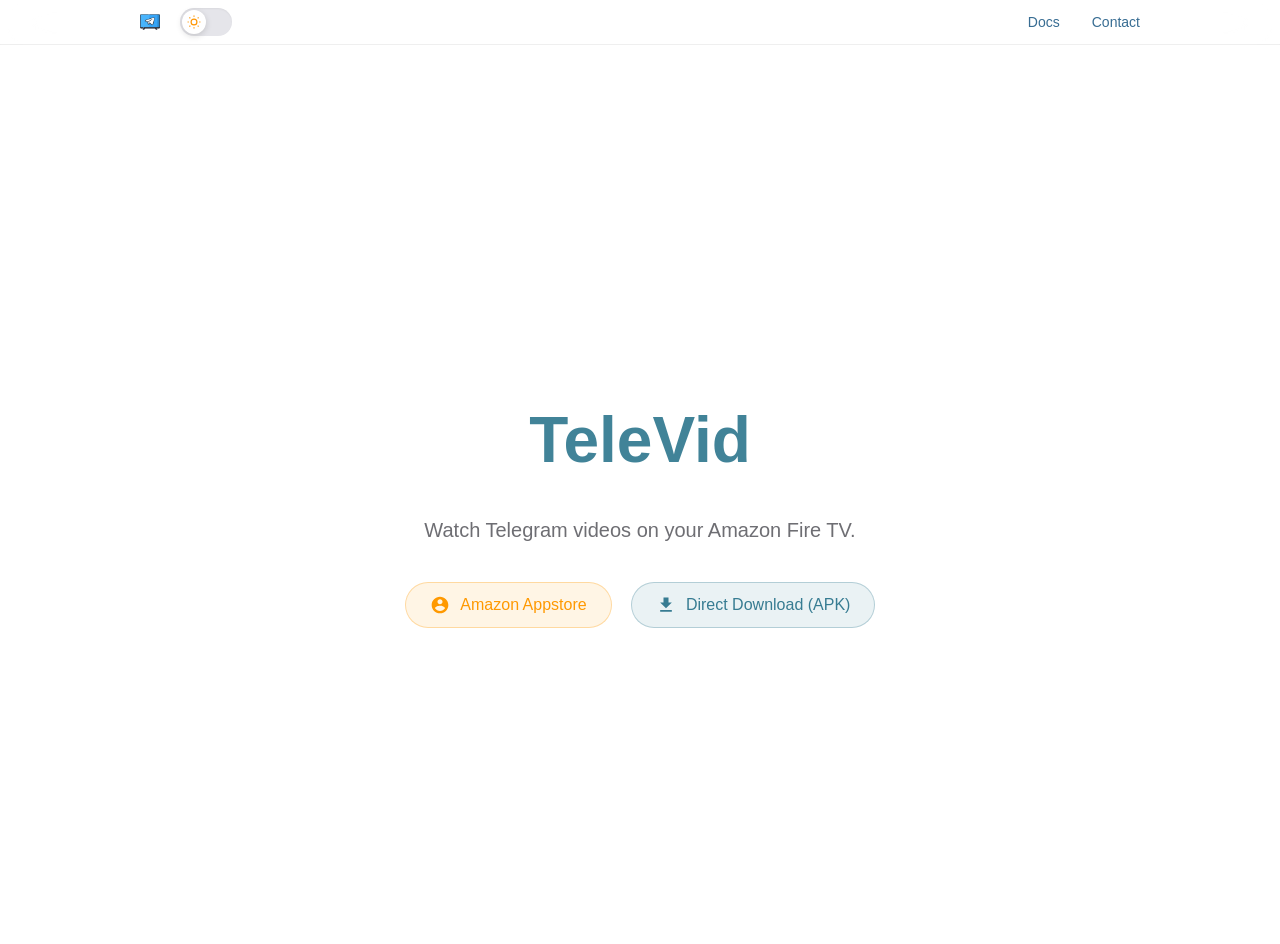
==== index.html @ fb04a5a3 "Add download buttons to landing page" ====
<!doctype html>
<html lang="en">
  <head>
    <meta charset="UTF-8" />
    <meta name="viewport" content="width=device-width, initial-scale=1.0" />
    <link rel="stylesheet" href="assets/css/main.css" />
    <title>TeleVid</title>
  </head>

  <body>
    <nav class="navbar" id="navbar"></nav>
    <div id="main">
      <h1>TeleVid</h1>
      <p class="subtitle">Watch Telegram videos on your Amazon Fire TV.</p>
      <div class="download-buttons">
        <a href="#" class="download-btn amazon-btn">
            <svg viewBox="0 0 24 24" width="20" height="20" fill="currentColor">
                <path d="M12 2C6.48 2 2 6.48 2 12s4.48 10 10 10 10-4.48 10-10S17.52 2 12 2zm0 3c1.66 0 3 1.34 3 3s-1.34 3-3 3-3-1.34-3-3 1.34-3 3-3zm0 14.2c-2.5 0-4.71-1.28-6-3.22.03-1.99 4-3.08 6-3.08 1.99 0 5.97 1.09 6 3.08-1.29 1.94-3.5 3.22-6 3.22z"/>
            </svg>
            Amazon Appstore
        </a>
        <a href="#" class="download-btn direct-btn">
            <svg viewBox="0 0 24 24" width="20" height="20" fill="currentColor">
                <path d="M19 9h-4V3H9v6H5l7 7 7-7zM5 18v2h14v-2H5z"/>
            </svg>
            Direct Download (APK)
        </a>
      </div>
    </div>
    <script src="assets/js/script.js"></script>
    <script src="assets/js/load-nav.js"></script>
  </body>
</html>
---- assets/css/main.css ----
body {
  margin: 0;
  height: 100vh;
  display: flex;
  justify-content: center;
  align-items: center;
  padding-top: 44px;
  font-family: -apple-system, BlinkMacSystemFont, "Segoe UI", sans-serif;
}

h1 {
  color: rgba(55, 124, 146, 0.95);
  font-size: 64px;
  font-weight: 600;
}

#main {
  text-align: center;
}

.subtitle {
  font-size: 20px;
  margin-top: 16px;
  color: #6e6e73;
}

/* NAVBAR */

.navbar {
  position: fixed;
  top: 0;
  width: 100%;
  height: 44px;

  background: rgba(255, 255, 255, 0.85);
  backdrop-filter: blur(24px);

  border-bottom: 1px solid rgba(0, 0, 0, 0.06);

  display: flex;
  justify-content: center;
  z-index: 1000;

  transition: background 0.3s ease, box-shadow 0.3s ease;
}

.navbar.scrolled {
  background: rgba(255, 255, 255, 0.95);
  box-shadow: 0 6px 24px rgba(0, 0, 0, 0.06);
}

.nav-container {
  width: 100%;
  max-width: 1000px;
  display: flex;
  justify-content: space-between;
  align-items: center;
  padding: 0 20px;
}

.logo {
  font-size: 16px;
  font-weight: 600;
}

.nav-links {
  list-style: none;
  display: flex;
  gap: 32px;
  margin: 0;
  padding: 0;
}

.nav-links a:hover {
  opacity: 0.6;
}

/* DROPDOWN */

.has-dropdown {
  position: relative;
}

.nav-links li {
  height: 44px;
  display: flex;
  align-items: center;
}

.dropdown {
  position: absolute;
  top: 100%;
  left: 50%;
  transform: translateX(-50%) translateY(8px) scale(0.98);
  background: rgba(255, 255, 255, 0.95);
  backdrop-filter: blur(30px);
  border-radius: 16px;
  padding: 16px 24px;
  display: flex;
  flex-direction: column;
  gap: 12px;
  min-width: 200px;
  opacity: 0;
  pointer-events: none;
  transition: opacity 0.25s ease, transform 0.25s ease;
  box-shadow: 0 20px 40px rgba(0,0,0,0.08);
  transition-delay: 0.1s;
}

.has-dropdown:hover .dropdown {
  opacity: 1;
  transform: translateX(-50%) translateY(0) scale(1);
  pointer-events: auto;
  transition-delay: 0s;
}

/* LOGO */
.logo-link {
  text-decoration: none;
  color: #1d1d1f;
  font-size: 16px;
  font-weight: 600;
  transition: opacity 0.2s ease;
}

.logo-link:hover {
  opacity: 0.7;
}

.logo img {
  height: 20px;
  width: auto;
  display: block;
  transition: opacity 0.2s ease;
}

.logo a:hover img {
  opacity: 0.75;
}

/* Links Underline */

.nav-links a {
  position: relative;
  text-decoration: none;
  font-size: 14px;
  color: rgba(55.8936, 108.64, 146.988, 183.813);
  transition: opacity 0.2s ease;
}

.nav-links a::after {
  content: "";
  position: absolute;
  left: 0;
  bottom: -6px;
  width: 0%;
  height: 1px;
  background: #1d1d1f;
  transition: width 0.25s ease;
}

.nav-links a:hover::after {
  width: 100%;
}

/*  */
.theme-toggle {
  background: transparent;
  border: none;
  cursor: pointer;
  padding: 0;
  margin: 0;
  width: 52px;
  height: 28px;
  border-radius: 100px;
  position: relative;
}

.toggle-track {
  position: relative;
  width: 100%;
  height: 100%;
  background: #e5e5ea;
  border-radius: 100px;
  transition: background 0.3s cubic-bezier(0.4, 0, 0.2, 1);
  box-shadow: inset 0 1px 2px rgba(0, 0, 0, 0.05);
}

.toggle-thumb {
  position: absolute;
  top: 2px;
  left: 2px;
  width: 24px;
  height: 24px;
  background: white;
  border-radius: 50%;
  transition: transform 0.4s cubic-bezier(0.4, 0, 0.2, 1);
  box-shadow: 0 2px 6px rgba(0, 0, 0, 0.15);
  display: flex;
  align-items: center;
  justify-content: center;
}

.sun-icon, .moon-icon {
  position: absolute;
  transition: opacity 0.3s ease, transform 0.3s ease;
}

.sun-icon {
  opacity: 1;
  transform: scale(1);
  color: #ff9500;
}

.moon-icon {
  opacity: 0;
  transform: scale(0.5);
  color: #5856d6;
}

.theme-toggle:hover .toggle-track {
  filter: brightness(0.97);
}

.theme-toggle:active .toggle-thumb {
  transform: scale(0.95);
}

body.dark {
  background: #000000;
}

body.dark .navbar {
  background: rgba(0, 0, 0, 0.85);
  backdrop-filter: blur(24px);
  border-bottom: 1px solid rgba(55, 124, 146, 0.3);
}

body.dark .navbar.scrolled {
  background: rgba(0, 0, 0, 0.95);
}

body.dark .nav-links a {
  color: rgba(55, 124, 146, 0.95);
}

body.dark .nav-links a::after {
  background: rgba(55, 124, 146, 0.9);
}

body.dark .dropdown {
  background: rgba(20, 20, 20, 0.95);
  backdrop-filter: blur(30px);
}

body.dark .dropdown a {
  color: rgba(55, 124, 146, 0.9);
}

body.dark .subtitle {
  color: #8e8e93;
}

body.dark .toggle-track {
  background: #3a3a3c;
}

body.dark .moon-icon {
  color: #5856d6;
}

body.dark .logo a img {
  filter: brightness(0.9);
}

body.dark h1 {
  color: rgba(55, 124, 146, 0.95);
}

/* DOWNLOAD Section */
.download-buttons {
    display: flex;
    justify-content: center;
    gap: 20px;
    margin-top: 40px;
    flex-wrap: wrap;
}

.download-btn {
    display: inline-flex;
    align-items: center;
    gap: 10px;
    padding: 12px 24px;
    border-radius: 100px;
    font-size: 16px;
    font-weight: 500;
    text-decoration: none;
    transition: all 0.3s ease;
    backdrop-filter: blur(10px);
}

.amazon-btn {
    background: rgba(255, 153, 0, 0.1);
    color: #ff9900;
    border: 1px solid rgba(255, 153, 0, 0.3);
}

.amazon-btn:hover {
    background: #ff9900;
    color: #000000;
    transform: scale(1.02);
}

.direct-btn {
    background: rgba(55, 124, 146, 0.1);
    color: #377c92;
    border: 1px solid rgba(55, 124, 146, 0.3);
}

.direct-btn:hover {
    background: #377c92;
    color: #ffffff;
    transform: scale(1.02);
}

body.dark .amazon-btn {
    background: rgba(255, 153, 0, 0.15);
    color: #ffaa33;
}

body.dark .amazon-btn:hover {
    background: #ff9900;
    color: #000000;
}

body.dark .direct-btn {
    background: rgba(55, 124, 146, 0.2);
    color: #4a9ab5;
}

body.dark .direct-btn:hover {
    background: #377c92;
    color: #ffffff;
}
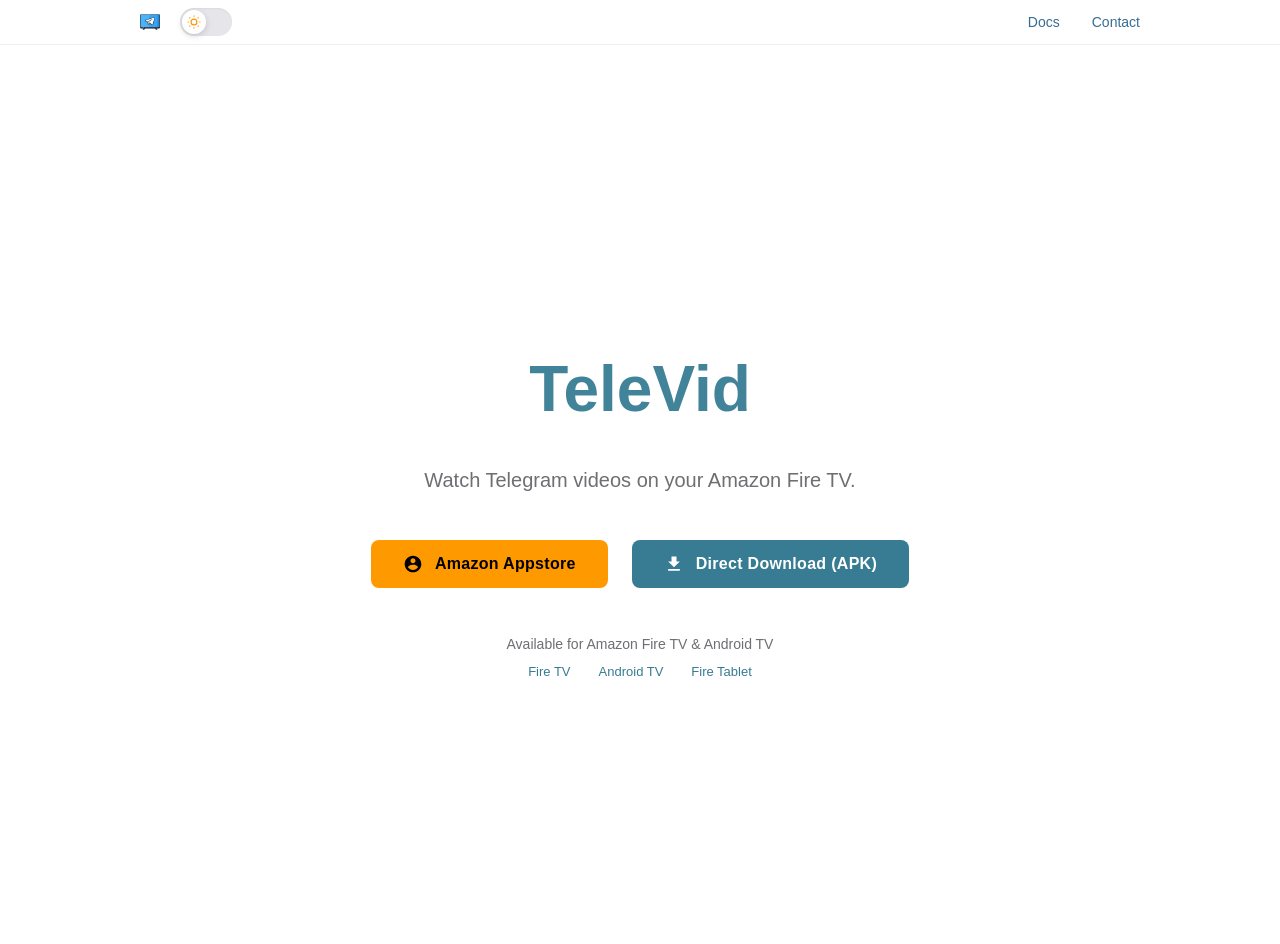
==== commit 00aae32d: "Redesign download buttons inspired by Opera style" ====
--- a/index.html
+++ b/index.html
@@ -26,6 +26,14 @@
             Direct Download (APK)
         </a>
       </div>
+      <div class="trust-badge">
+          <p class="trust-text">Available for Amazon Fire TV & Android TV</p>
+          <div class="platform-icons">
+              <span>Fire TV</span>
+              <span>Android TV</span>
+              <span>Fire Tablet</span>
+          </div>
+      </div>
     </div>
     <script src="assets/js/script.js"></script>
     <script src="assets/js/load-nav.js"></script>
--- a/assets/css/main.css
+++ b/assets/css/main.css
@@ -281,64 +281,80 @@
 .download-buttons {
     display: flex;
     justify-content: center;
-    gap: 20px;
-    margin-top: 40px;
+    gap: 24px;
+    margin-top: 48px;
     flex-wrap: wrap;
 }
 
 .download-btn {
     display: inline-flex;
     align-items: center;
-    gap: 10px;
-    padding: 12px 24px;
-    border-radius: 100px;
+    gap: 12px;
+    padding: 14px 32px;
     font-size: 16px;
+    font-weight: 600;
+    text-decoration: none;
+    transition: all 0.2s ease;
+    border-radius: 8px;
+    letter-spacing: 0.3px;
+}
+
+.amazon-btn {
+    background-color: #FF9900;
+    color: #000000;
+    border: none;
+}
+
+.amazon-btn:hover {
+    background-color: #e68a00;
+    transform: translateY(-2px);
+}
+
+.direct-btn {
+    background-color: #377C92;
+    color: #FFFFFF;
+    border: none;
+}
+
+.direct-btn:hover {
+    background-color: #2a6275;
+    transform: translateY(-2px);
+}
+
+.trust-badge {
+    margin-top: 48px;
+    text-align: center;
+}
+
+.trust-text {
+    font-size: 14px;
+    color: #6e6e73;
+    margin-bottom: 12px;
+}
+
+.platform-icons {
+    display: flex;
+    justify-content: center;
+    gap: 28px;
+    font-size: 13px;
+    color: #377C92;
     font-weight: 500;
-    text-decoration: none;
-    transition: all 0.3s ease;
-    backdrop-filter: blur(10px);
-}
-
-.amazon-btn {
-    background: rgba(255, 153, 0, 0.1);
-    color: #ff9900;
-    border: 1px solid rgba(255, 153, 0, 0.3);
-}
-
-.amazon-btn:hover {
-    background: #ff9900;
+}
+
+body.dark .trust-text {
+    color: #8e8e93;
+}
+
+body.dark .amazon-btn {
+    background-color: #FF9900;
     color: #000000;
-    transform: scale(1.02);
-}
-
-.direct-btn {
-    background: rgba(55, 124, 146, 0.1);
-    color: #377c92;
-    border: 1px solid rgba(55, 124, 146, 0.3);
-}
-
-.direct-btn:hover {
-    background: #377c92;
-    color: #ffffff;
-    transform: scale(1.02);
-}
-
-body.dark .amazon-btn {
-    background: rgba(255, 153, 0, 0.15);
-    color: #ffaa33;
-}
-
-body.dark .amazon-btn:hover {
-    background: #ff9900;
-    color: #000000;
 }
 
 body.dark .direct-btn {
-    background: rgba(55, 124, 146, 0.2);
-    color: #4a9ab5;
+    background-color: #4A9AB5;
+    color: #FFFFFF;
 }
 
 body.dark .direct-btn:hover {
-    background: #377c92;
-    color: #ffffff;
+    background-color: #377C92;
 }
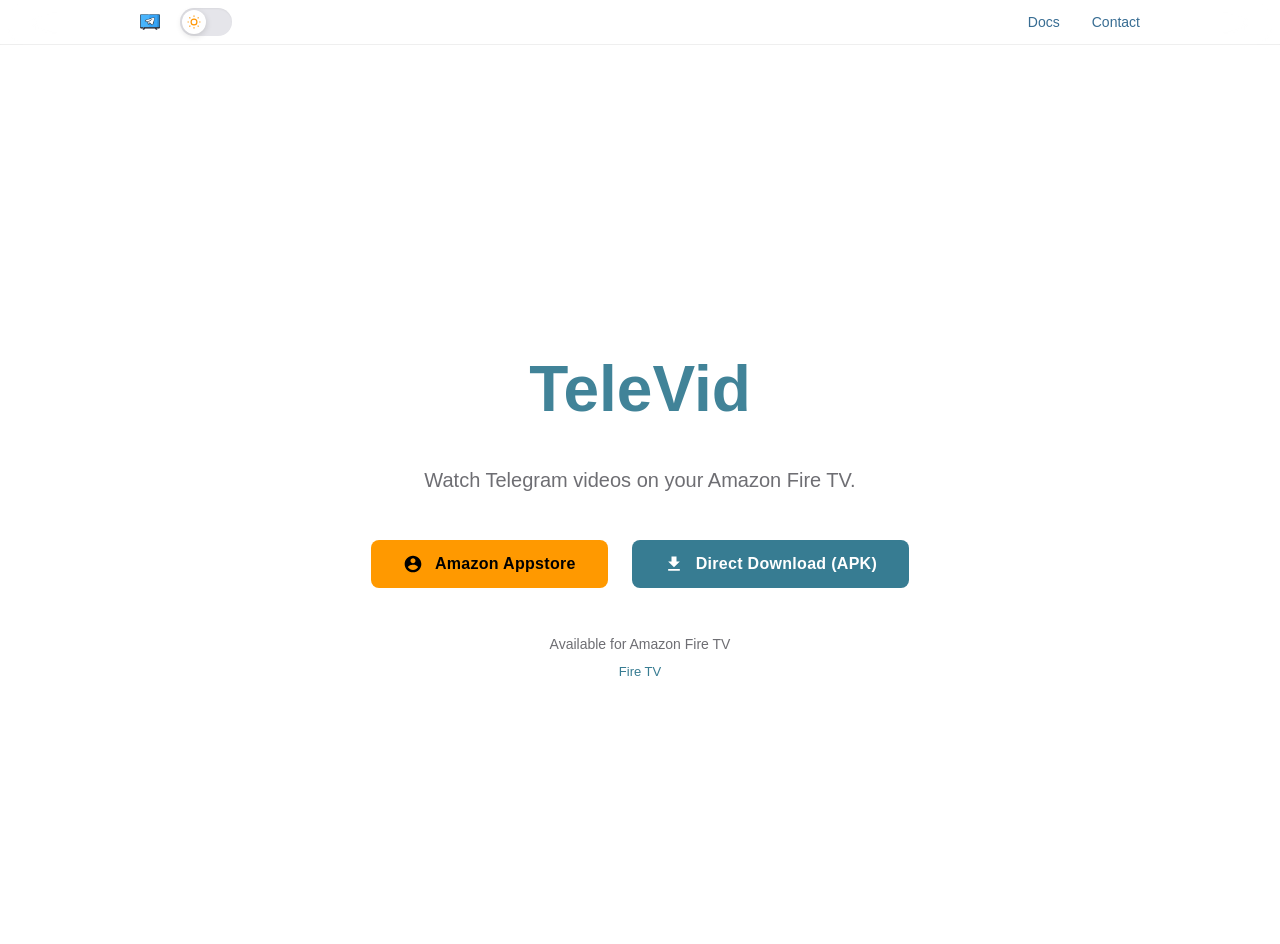
==== commit 80c69364: "Change trust-badge section" ====
--- a/index.html
+++ b/index.html
@@ -27,11 +27,9 @@
         </a>
       </div>
       <div class="trust-badge">
-          <p class="trust-text">Available for Amazon Fire TV & Android TV</p>
+          <p class="trust-text">Available for Amazon Fire TV</p>
           <div class="platform-icons">
               <span>Fire TV</span>
-              <span>Android TV</span>
-              <span>Fire Tablet</span>
           </div>
       </div>
     </div>
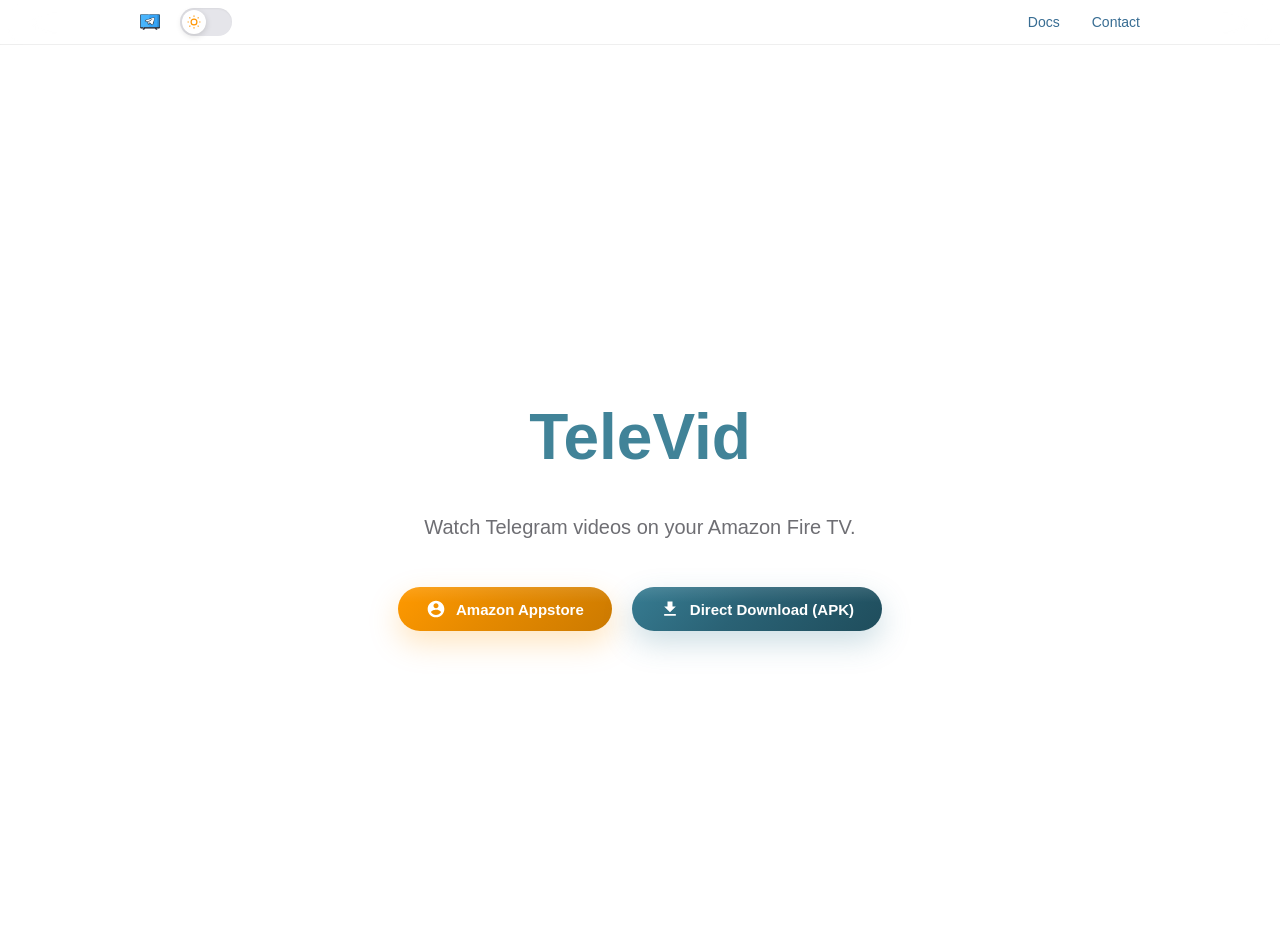
==== commit 144dd260: "Remove the trust badge section because this application is only for Fire TV and does not support mul" ====
--- a/index.html
+++ b/index.html
@@ -26,12 +26,6 @@
             Direct Download (APK)
         </a>
       </div>
-      <div class="trust-badge">
-          <p class="trust-text">Available for Amazon Fire TV</p>
-          <div class="platform-icons">
-              <span>Fire TV</span>
-          </div>
-      </div>
     </div>
     <script src="assets/js/script.js"></script>
     <script src="assets/js/load-nav.js"></script>
--- a/assets/css/main.css
+++ b/assets/css/main.css
@@ -277,84 +277,107 @@
   color: rgba(55, 124, 146, 0.95);
 }
 
-/* DOWNLOAD Section */
+/* DOWNLOAD Section - Opera Style */
 .download-buttons {
     display: flex;
     justify-content: center;
-    gap: 24px;
+    gap: 20px;
     margin-top: 48px;
     flex-wrap: wrap;
 }
 
 .download-btn {
+    position: relative;
+    overflow: hidden;
+    border: none;
+    cursor: pointer;
+    padding: 12px 28px;
+    min-width: auto;
+    height: auto;
+    border-radius: 34px;
     display: inline-flex;
     align-items: center;
-    gap: 12px;
-    padding: 14px 32px;
-    font-size: 16px;
+    justify-content: center;
+    gap: 10px;
+    font-family: 'Inter', -apple-system, BlinkMacSystemFont, sans-serif;
+    font-size: 15px;
     font-weight: 600;
+    letter-spacing: normal;
     text-decoration: none;
-    transition: all 0.2s ease;
-    border-radius: 8px;
-    letter-spacing: 0.3px;
+    transition: filter 0.35s ease, box-shadow 0.35s ease;
+}
+
+.download-btn::before {
+    content: "";
+    position: absolute;
+    inset: 0;
+    background: linear-gradient(to bottom, rgba(255, 255, 255, 0.1), transparent 35%);
+    pointer-events: none;
+    border-radius: 34px;
+}
+
+.download-btn::after {
+    content: "";
+    position: absolute;
+    top: 0;
+    left: 50%;
+    transform: translateX(-50%);
+    width: 0%;
+    height: 100%;
+    background: radial-gradient(ellipse at center, rgba(255, 255, 255, 0.2) 0%, rgba(255, 255, 255, 0.1) 35%, transparent 75%);
+    transition: width 0.75s cubic-bezier(0.22, 1, 0.36, 1);
+    pointer-events: none;
+    border-radius: 34px;
+}
+
+.download-btn:hover::after {
+    width: 170%;
+}
+
+.download-btn:active {
+    filter: brightness(0.98);
 }
 
 .amazon-btn {
-    background-color: #FF9900;
-    color: #000000;
-    border: none;
+    background: linear-gradient(135deg, #FF9900 0%, #e68a00 45%, #cc7a00 100%);
+    color: #FFFFFF;
+    box-shadow: 0 12px 30px rgba(255, 153, 0, 0.25);
 }
 
 .amazon-btn:hover {
-    background-color: #e68a00;
-    transform: translateY(-2px);
+    filter: brightness(0.85);
+    box-shadow: 0 14px 35px rgba(255, 153, 0, 0.3);
 }
 
 .direct-btn {
-    background-color: #377C92;
+    background: linear-gradient(135deg, #377C92 0%, #2a6275 45%, #1f4d5c 100%);
     color: #FFFFFF;
-    border: none;
+    box-shadow: 0 12px 30px rgba(55, 124, 146, 0.25);
 }
 
 .direct-btn:hover {
-    background-color: #2a6275;
-    transform: translateY(-2px);
-}
-
-.trust-badge {
-    margin-top: 48px;
-    text-align: center;
-}
-
-.trust-text {
-    font-size: 14px;
-    color: #6e6e73;
-    margin-bottom: 12px;
-}
-
-.platform-icons {
-    display: flex;
-    justify-content: center;
-    gap: 28px;
-    font-size: 13px;
-    color: #377C92;
-    font-weight: 500;
-}
-
-body.dark .trust-text {
-    color: #8e8e93;
+    filter: brightness(0.85);
+    box-shadow: 0 14px 35px rgba(55, 124, 146, 0.3);
+}
+
+.download-btn svg {
+    width: 20px;
+    height: 20px;
+    position: relative;
+    z-index: 2;
+}
+
+.download-btn span {
+    position: relative;
+    z-index: 2;
 }
 
 body.dark .amazon-btn {
-    background-color: #FF9900;
-    color: #000000;
+    background: linear-gradient(135deg, #FF9900 0%, #e68a00 45%, #cc7a00 100%);
+    box-shadow: 0 12px 30px rgba(255, 153, 0, 0.3);
 }
 
 body.dark .direct-btn {
-    background-color: #4A9AB5;
-    color: #FFFFFF;
-}
-
-body.dark .direct-btn:hover {
-    background-color: #377C92;
+    background: linear-gradient(135deg, #4A9AB5 0%, #377C92 45%, #2a6275 100%);
+    box-shadow: 0 12px 30px rgba(74, 154, 181, 0.3);
 }
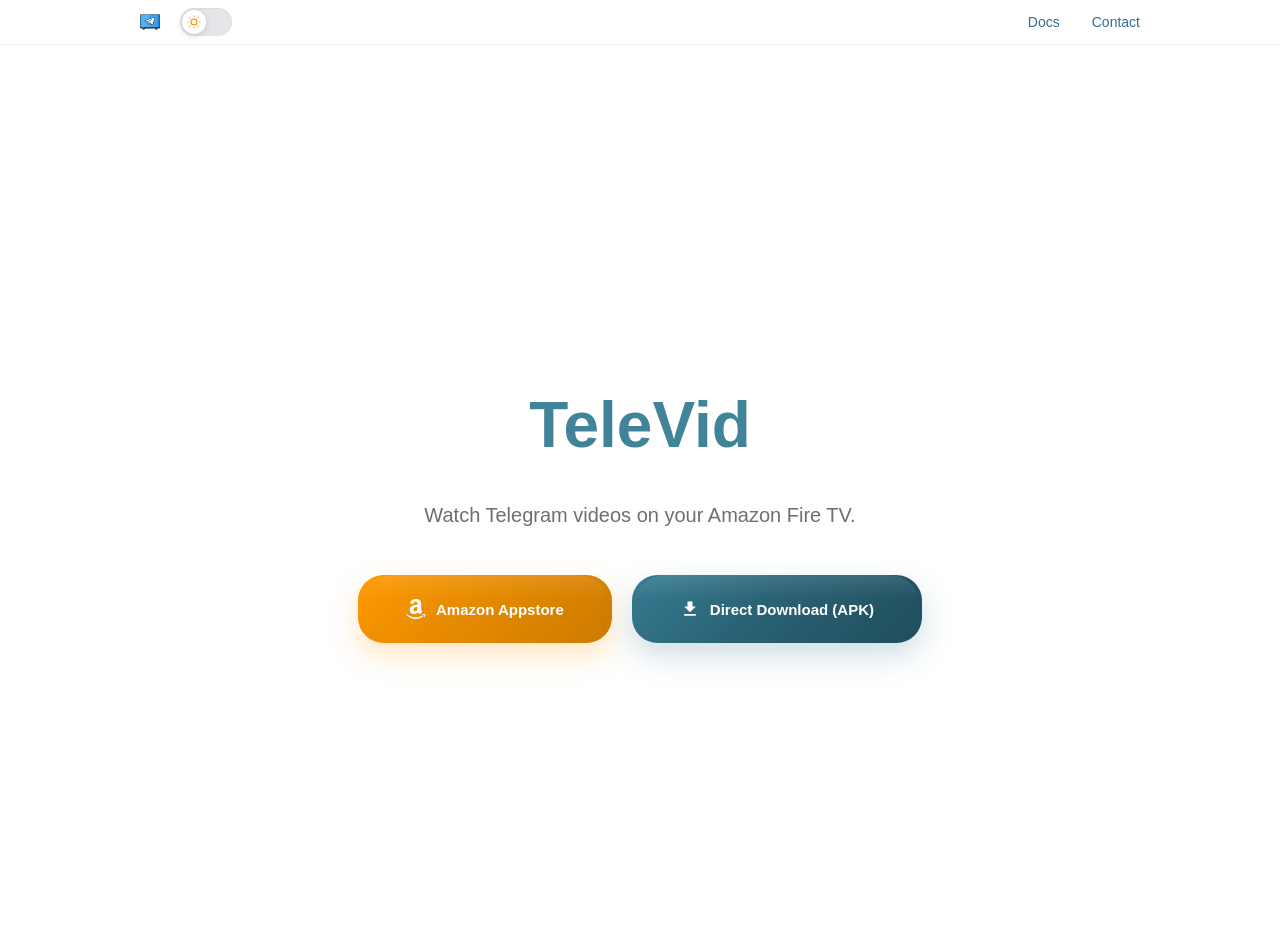
==== commit 19a163c2: "Add official Amazon icon to Appstore button" ====
--- a/index.html
+++ b/index.html
@@ -14,9 +14,10 @@
       <p class="subtitle">Watch Telegram videos on your Amazon Fire TV.</p>
       <div class="download-buttons">
         <a href="#" class="download-btn amazon-btn">
-            <svg viewBox="0 0 24 24" width="20" height="20" fill="currentColor">
-                <path d="M12 2C6.48 2 2 6.48 2 12s4.48 10 10 10 10-4.48 10-10S17.52 2 12 2zm0 3c1.66 0 3 1.34 3 3s-1.34 3-3 3-3-1.34-3-3 1.34-3 3-3zm0 14.2c-2.5 0-4.71-1.28-6-3.22.03-1.99 4-3.08 6-3.08 1.99 0 5.97 1.09 6 3.08-1.29 1.94-3.5 3.22-6 3.22z"/>
-            </svg>
+          <svg xmlns="http://www.w3.org/2000/svg" width="16" height="16" fill="currentColor" class="bi bi-amazon" viewBox="0 0 16 16">
+            <path d="M10.813 11.968c.157.083.36.074.5-.05l.005.005a90 90 0 0 1 1.623-1.405c.173-.143.143-.372.006-.563l-.125-.17c-.345-.465-.673-.906-.673-1.791v-3.3l.001-.335c.008-1.265.014-2.421-.933-3.305C10.404.274 9.06 0 8.03 0 6.017 0 3.77.75 3.296 3.24c-.047.264.143.404.316.443l2.054.22c.19-.009.33-.196.366-.387.176-.857.896-1.271 1.703-1.271.435 0 .929.16 1.188.55.264.39.26.91.257 1.376v.432q-.3.033-.621.065c-1.113.114-2.397.246-3.36.67C3.873 5.91 2.94 7.08 2.94 8.798c0 2.2 1.387 3.298 3.168 3.298 1.506 0 2.328-.354 3.489-1.54l.167.246c.274.405.456.675 1.047 1.166ZM6.03 8.431C6.03 6.627 7.647 6.3 9.177 6.3v.57c.001.776.002 1.434-.396 2.133-.336.595-.87.961-1.465.961-.812 0-1.286-.619-1.286-1.533M.435 12.174c2.629 1.603 6.698 4.084 13.183.997.28-.116.475.078.199.431C13.538 13.96 11.312 16 7.57 16 3.832 16 .968 13.446.094 12.386c-.24-.275.036-.4.199-.299z"/>
+            <path d="M13.828 11.943c.567-.07 1.468-.027 1.645.204.135.176-.004.966-.233 1.533-.23.563-.572.961-.762 1.115s-.333.094-.23-.137c.105-.23.684-1.663.455-1.963-.213-.278-1.177-.177-1.625-.13l-.09.009q-.142.013-.233.024c-.193.021-.245.027-.274-.032-.074-.209.779-.556 1.347-.623"/>
+          </svg>
             Amazon Appstore
         </a>
         <a href="#" class="download-btn direct-btn">
--- a/assets/css/main.css
+++ b/assets/css/main.css
@@ -291,10 +291,10 @@
     overflow: hidden;
     border: none;
     cursor: pointer;
-    padding: 12px 28px;
+    padding: 1.5rem 3rem;
     min-width: auto;
     height: auto;
-    border-radius: 34px;
+    border-radius: 1.6rem;
     display: inline-flex;
     align-items: center;
     justify-content: center;
@@ -304,7 +304,7 @@
     font-weight: 600;
     letter-spacing: normal;
     text-decoration: none;
-    transition: filter 0.35s ease, box-shadow 0.35s ease;
+    transition: color .25s ease-in-out;
 }
 
 .download-btn::before {
@@ -374,10 +374,10 @@
 
 body.dark .amazon-btn {
     background: linear-gradient(135deg, #FF9900 0%, #e68a00 45%, #cc7a00 100%);
-    box-shadow: 0 12px 30px rgba(255, 153, 0, 0.3);
+    box-shadow: none;
 }
 
 body.dark .direct-btn {
     background: linear-gradient(135deg, #4A9AB5 0%, #377C92 45%, #2a6275 100%);
-    box-shadow: 0 12px 30px rgba(74, 154, 181, 0.3);
+    box-shadow: none;
 }
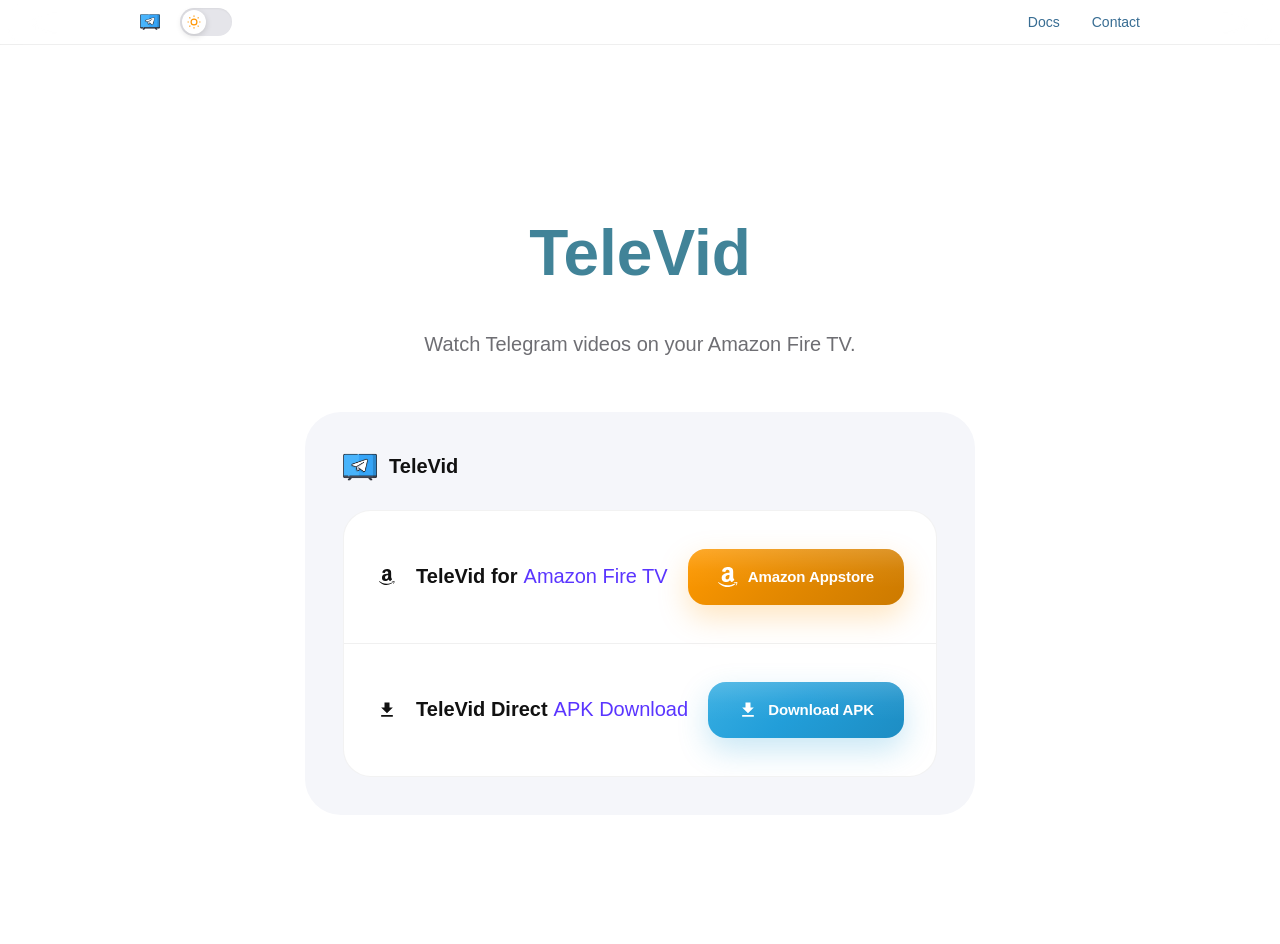
==== commit 2dfdca65: "Add box for download section" ====
--- a/index.html
+++ b/index.html
@@ -12,20 +12,82 @@
     <div id="main">
       <h1>TeleVid</h1>
       <p class="subtitle">Watch Telegram videos on your Amazon Fire TV.</p>
-      <div class="download-buttons">
-        <a href="#" class="download-btn amazon-btn">
-          <svg xmlns="http://www.w3.org/2000/svg" width="16" height="16" fill="currentColor" class="bi bi-amazon" viewBox="0 0 16 16">
-            <path d="M10.813 11.968c.157.083.36.074.5-.05l.005.005a90 90 0 0 1 1.623-1.405c.173-.143.143-.372.006-.563l-.125-.17c-.345-.465-.673-.906-.673-1.791v-3.3l.001-.335c.008-1.265.014-2.421-.933-3.305C10.404.274 9.06 0 8.03 0 6.017 0 3.77.75 3.296 3.24c-.047.264.143.404.316.443l2.054.22c.19-.009.33-.196.366-.387.176-.857.896-1.271 1.703-1.271.435 0 .929.16 1.188.55.264.39.26.91.257 1.376v.432q-.3.033-.621.065c-1.113.114-2.397.246-3.36.67C3.873 5.91 2.94 7.08 2.94 8.798c0 2.2 1.387 3.298 3.168 3.298 1.506 0 2.328-.354 3.489-1.54l.167.246c.274.405.456.675 1.047 1.166ZM6.03 8.431C6.03 6.627 7.647 6.3 9.177 6.3v.57c.001.776.002 1.434-.396 2.133-.336.595-.87.961-1.465.961-.812 0-1.286-.619-1.286-1.533M.435 12.174c2.629 1.603 6.698 4.084 13.183.997.28-.116.475.078.199.431C13.538 13.96 11.312 16 7.57 16 3.832 16 .968 13.446.094 12.386c-.24-.275.036-.4.199-.299z"/>
-            <path d="M13.828 11.943c.567-.07 1.468-.027 1.645.204.135.176-.004.966-.233 1.533-.23.563-.572.961-.762 1.115s-.333.094-.23-.137c.105-.23.684-1.663.455-1.963-.213-.278-1.177-.177-1.625-.13l-.09.009q-.142.013-.233.024c-.193.021-.245.027-.274-.032-.074-.209.779-.556 1.347-.623"/>
-          </svg>
-            Amazon Appstore
-        </a>
-        <a href="#" class="download-btn direct-btn">
-            <svg viewBox="0 0 24 24" width="20" height="20" fill="currentColor">
+      <div class="download-shell">
+        <div class="download-shell-header">
+          <img src="assets/images/logo.png" alt="TeleVid Logo">
+          <span>TeleVid</span>
+        </div>
+
+        <div class="download-card">
+
+          <!-- AMAZON -->
+
+          <div class="download-row">
+
+            <div class="download-left">
+
+              <div class="download-platform-icon">
+                <svg xmlns="http://www.w3.org/2000/svg" width="16" height="16" fill="currentColor" class="bi bi-amazon" viewBox="0 0 16 16">
+                  <path d="M10.813 11.968c.157.083.36.074.5-.05l.005.005a90 90 0 0 1 1.623-1.405c.173-.143.143-.372.006-.563l-.125-.17c-.345-.465-.673-.906-.673-1.791v-3.3l.001-.335c.008-1.265.014-2.421-.933-3.305C10.404.274 9.06 0 8.03 0 6.017 0 3.77.75 3.296 3.24c-.047.264.143.404.316.443l2.054.22c.19-.009.33-.196.366-.387.176-.857.896-1.271 1.703-1.271.435 0 .929.16 1.188.55.264.39.26.91.257 1.376v.432q-.3.033-.621.065c-1.113.114-2.397.246-3.36.67C3.873 5.91 2.94 7.08 2.94 8.798c0 2.2 1.387 3.298 3.168 3.298 1.506 0 2.328-.354 3.489-1.54l.167.246c.274.405.456.675 1.047 1.166ZM6.03 8.431C6.03 6.627 7.647 6.3 9.177 6.3v.57c.001.776.002 1.434-.396 2.133-.336.595-.87.961-1.465.961-.812 0-1.286-.619-1.286-1.533M.435 12.174c2.629 1.603 6.698 4.084 13.183.997.28-.116.475.078.199.431C13.538 13.96 11.312 16 7.57 16 3.832 16 .968 13.446.094 12.386c-.24-.275.036-.4.199-.299z"/>
+                  <path d="M13.828 11.943c.567-.07 1.468-.027 1.645.204.135.176-.004.966-.233 1.533-.23.563-.572.961-.762 1.115s-.333.094-.23-.137c.105-.23.684-1.663.455-1.963-.213-.278-1.177-.177-1.625-.13l-.09.009q-.142.013-.233.024c-.193.021-.245.027-.274-.032-.074-.209.779-.556 1.347-.623"/>
+                </svg>
+              </div>
+
+              <div class="download-platform-text">
+                <span class="primary-text">TeleVid for</span>
+                <span class="secondary-text">Amazon Fire TV</span>
+              </div>
+
+            </div>
+
+            <a href="#" class="download-btn amazon-btn">
+              <svg xmlns="http://www.w3.org/2000/svg" width="16" height="16" fill="currentColor" class="bi bi-amazon" viewBox="0 0 16 16">
+                <path d="M10.813 11.968c.157.083.36.074.5-.05l.005.005a90 90 0 0 1 1.623-1.405c.173-.143.143-.372.006-.563l-.125-.17c-.345-.465-.673-.906-.673-1.791v-3.3l.001-.335c.008-1.265.014-2.421-.933-3.305C10.404.274 9.06 0 8.03 0 6.017 0 3.77.75 3.296 3.24c-.047.264.143.404.316.443l2.054.22c.19-.009.33-.196.366-.387.176-.857.896-1.271 1.703-1.271.435 0 .929.16 1.188.55.264.39.26.91.257 1.376v.432q-.3.033-.621.065c-1.113.114-2.397.246-3.36.67C3.873 5.91 2.94 7.08 2.94 8.798c0 2.2 1.387 3.298 3.168 3.298 1.506 0 2.328-.354 3.489-1.54l.167.246c.274.405.456.675 1.047 1.166ZM6.03 8.431C6.03 6.627 7.647 6.3 9.177 6.3v.57c.001.776.002 1.434-.396 2.133-.336.595-.87.961-1.465.961-.812 0-1.286-.619-1.286-1.533M.435 12.174c2.629 1.603 6.698 4.084 13.183.997.28-.116.475.078.199.431C13.538 13.96 11.312 16 7.57 16 3.832 16 .968 13.446.094 12.386c-.24-.275.036-.4.199-.299z"/>
+                <path d="M13.828 11.943c.567-.07 1.468-.027 1.645.204.135.176-.004.966-.233 1.533-.23.563-.572.961-.762 1.115s-.333.094-.23-.137c.105-.23.684-1.663.455-1.963-.213-.278-1.177-.177-1.625-.13l-.09.009q-.142.013-.233.024c-.193.021-.245.027-.274-.032-.074-.209.779-.556 1.347-.623"/>
+              </svg>
+
+              Amazon Appstore
+            </a>
+
+          </div>
+
+          <!-- APK -->
+
+          <div class="download-row">
+
+            <div class="download-left">
+
+              <div class="download-platform-icon">
+                <svg viewBox="0 0 24 24"
+                    width="20"
+                    height="20"
+                    fill="currentColor">
+                  <path d="M19 9h-4V3H9v6H5l7 7 7-7zM5 18v2h14v-2H5z"/>
+                </svg>
+              </div>
+
+              <div class="download-platform-text">
+                <span class="primary-text">TeleVid Direct</span>
+                <span class="secondary-text">APK Download</span>
+              </div>
+
+            </div>
+
+            <a href="#" class="download-btn direct-btn">
+              <svg viewBox="0 0 24 24"
+                  width="20"
+                  height="20"
+                  fill="currentColor">
                 <path d="M19 9h-4V3H9v6H5l7 7 7-7zM5 18v2h14v-2H5z"/>
-            </svg>
-            Direct Download (APK)
-        </a>
+              </svg>
+
+              Download APK
+            </a>
+
+          </div>
+
+        </div>
+
       </div>
     </div>
     <script src="assets/js/script.js"></script>
--- a/assets/css/main.css
+++ b/assets/css/main.css
@@ -289,31 +289,62 @@
 .download-btn {
     position: relative;
     overflow: hidden;
+
     border: none;
     cursor: pointer;
-    padding: 1.5rem 3rem;
-    min-width: auto;
-    height: auto;
-    border-radius: 1.6rem;
+
+    height: 56px;
+    padding: 0 30px;
+
+    border-radius: 18px;
+
     display: inline-flex;
     align-items: center;
     justify-content: center;
     gap: 10px;
-    font-family: 'Inter', -apple-system, BlinkMacSystemFont, sans-serif;
+
+    font-family:
+        Inter,
+        -apple-system,
+        BlinkMacSystemFont,
+        sans-serif;
+
     font-size: 15px;
     font-weight: 600;
-    letter-spacing: normal;
+
+    letter-spacing: -0.1px;
+
     text-decoration: none;
-    transition: color .25s ease-in-out;
+
+    color: white;
+
+    transition:
+        filter .25s ease,
+        box-shadow .25s ease,
+        background .25s ease;
+
+    box-shadow:
+        0 4px 14px rgba(0,0,0,0.10),
+        inset 0 1px 0 rgba(255,255,255,0.06);
+
+    -webkit-font-smoothing: antialiased;
 }
 
 .download-btn::before {
     content: "";
     position: absolute;
     inset: 0;
-    background: linear-gradient(to bottom, rgba(255, 255, 255, 0.1), transparent 35%);
+
+    background:
+        linear-gradient(
+            to bottom,
+            rgba(255,255,255,0.16) 0%,
+            rgba(255,255,255,0.04) 38%,
+            transparent 70%
+        );
+
     pointer-events: none;
-    border-radius: 34px;
+    border-radius: inherit;
 }
 
 .download-btn::after {
@@ -344,20 +375,24 @@
     box-shadow: 0 12px 30px rgba(255, 153, 0, 0.25);
 }
 
-.amazon-btn:hover {
-    filter: brightness(0.85);
-    box-shadow: 0 14px 35px rgba(255, 153, 0, 0.3);
-}
-
 .direct-btn {
-    background: linear-gradient(135deg, #377C92 0%, #2a6275 45%, #1f4d5c 100%);
+    background:
+        linear-gradient(
+            135deg,
+            #37AEE2 0%,
+            #229ED9 45%,
+            #1D8DC3 100%
+        );
+
     color: #FFFFFF;
-    box-shadow: 0 12px 30px rgba(55, 124, 146, 0.25);
-}
-
+
+    box-shadow:
+        0 12px 30px rgba(34, 158, 217, 0.25);
+}
+
+.amazon-btn:hover,
 .direct-btn:hover {
-    filter: brightness(0.85);
-    box-shadow: 0 14px 35px rgba(55, 124, 146, 0.3);
+    filter: brightness(1.04);
 }
 
 .download-btn svg {
@@ -380,4 +415,134 @@
 body.dark .direct-btn {
     background: linear-gradient(135deg, #4A9AB5 0%, #377C92 45%, #2a6275 100%);
     box-shadow: none;
+}
+
+/* OPERA LAYOUT */
+.download-shell {
+    width: 100%;
+    max-width: 1120px;
+
+    margin-top: 56px;
+
+    background: #f5f6fa;
+
+    border-radius: 36px;
+
+    padding: 38px;
+
+    box-sizing: border-box;
+}
+
+.download-shell-header {
+    display: flex;
+    align-items: center;
+    gap: 12px;
+
+    margin-bottom: 26px;
+}
+
+.download-shell-header img {
+    width: 34px;
+    height: 34px;
+    object-fit: contain;
+}
+
+.download-shell-header span {
+    font-size: 20px;
+    font-weight: 600;
+    color: #111;
+}
+
+.download-card {
+    background: #ffffff;
+
+    border-radius: 28px;
+
+    overflow: hidden;
+
+    border: 1px solid rgba(0,0,0,0.05);
+}
+
+/* ROWS */
+
+.download-row {
+    display: flex;
+    align-items: center;
+    justify-content: space-between;
+
+    min-height: 132px;
+
+    padding: 0 32px;
+
+    border-bottom: 1px solid rgba(0,0,0,0.06);
+}
+
+.download-row:last-child {
+    border-bottom: none;
+}
+
+/* LEFT */
+
+.download-left {
+    display: flex;
+    align-items: center;
+
+    gap: 18px;
+}
+
+.download-platform-icon {
+    width: 22px;
+    height: 22px;
+
+    display: flex;
+    align-items: center;
+    justify-content: center;
+
+    color: #111;
+}
+
+.download-platform-text {
+    display: flex;
+    align-items: baseline;
+
+    gap: 6px;
+
+    font-size: 20px;
+}
+
+.primary-text {
+    font-weight: 700;
+    color: #111;
+}
+
+.secondary-text {
+    font-weight: 500;
+    color: #5a35ff;
+}
+
+/* spacing exactly like opera */
+
+.download-row .download-btn {
+    margin-left: 20px;
+}
+
+/* DARK MODE */
+
+body.dark .download-shell {
+    background: #111214;
+}
+
+body.dark .download-card {
+    background: #18191c;
+    border-color: rgba(255,255,255,0.05);
+}
+
+body.dark .download-row {
+    border-bottom-color: rgba(255,255,255,0.06);
+}
+
+body.dark .primary-text,
+body.dark .download-platform-icon,
+body.dark .download-shell-header span {
+    color: white;
 }
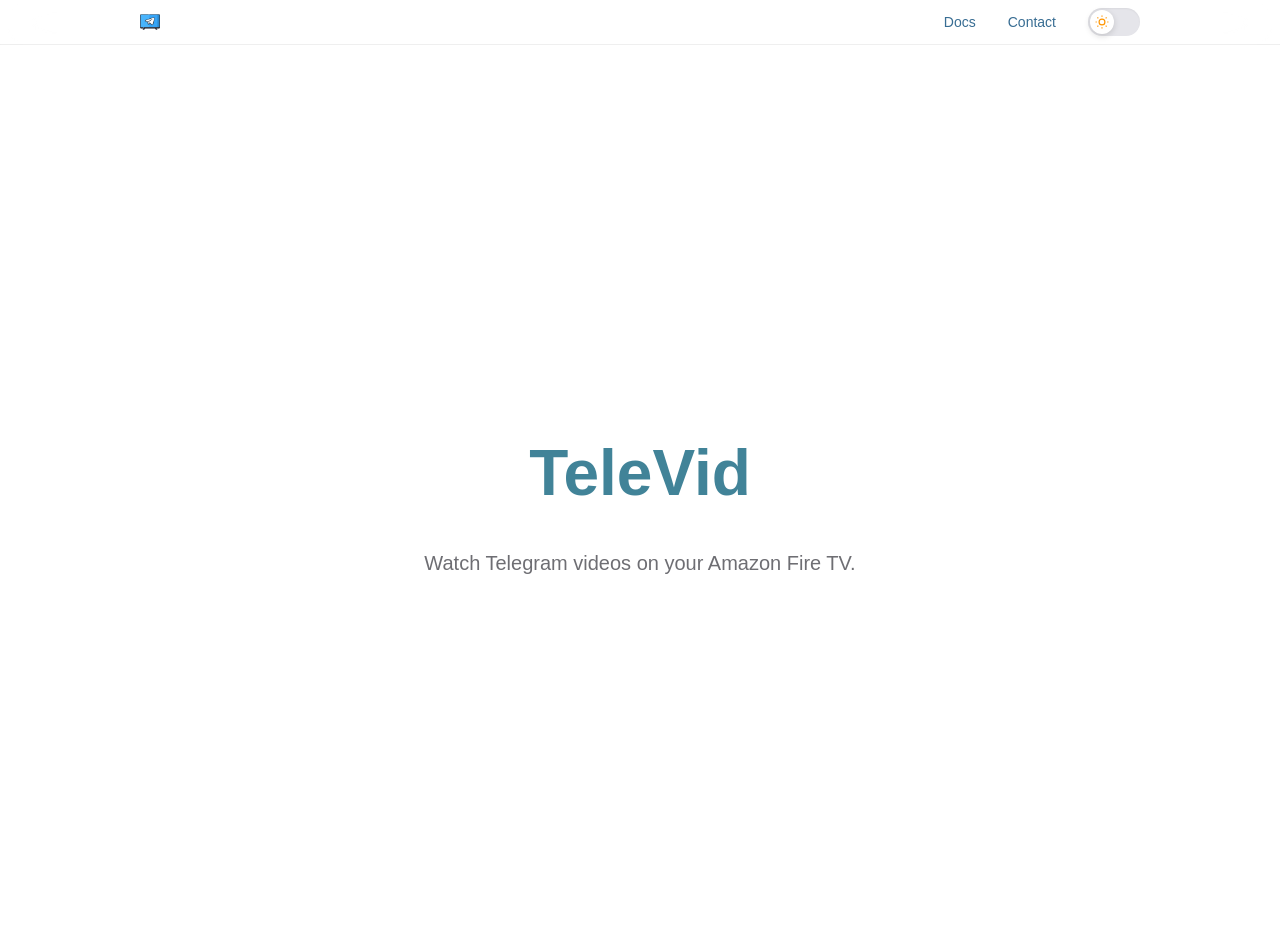
==== commit 75d7d600: "quick fix" ====
--- a/index.html
+++ b/index.html
@@ -4,6 +4,8 @@
     <meta charset="UTF-8" />
     <meta name="viewport" content="width=device-width, initial-scale=1.0" />
     <link rel="stylesheet" href="assets/css/main.css" />
+    <link rel="icon" type="image/svg+xml" href="/assets/images/logo.png">
+    <link rel="icon" type="image/png" sizes="32x32" href="/assets/images/favicon.png">
     <title>TeleVid</title>
   </head>
 
@@ -12,83 +14,6 @@
     <div id="main">
       <h1>TeleVid</h1>
       <p class="subtitle">Watch Telegram videos on your Amazon Fire TV.</p>
-      <div class="download-shell">
-        <div class="download-shell-header">
-          <img src="assets/images/logo.png" alt="TeleVid Logo">
-          <span>TeleVid</span>
-        </div>
-
-        <div class="download-card">
-
-          <!-- AMAZON -->
-
-          <div class="download-row">
-
-            <div class="download-left">
-
-              <div class="download-platform-icon">
-                <svg xmlns="http://www.w3.org/2000/svg" width="16" height="16" fill="currentColor" class="bi bi-amazon" viewBox="0 0 16 16">
-                  <path d="M10.813 11.968c.157.083.36.074.5-.05l.005.005a90 90 0 0 1 1.623-1.405c.173-.143.143-.372.006-.563l-.125-.17c-.345-.465-.673-.906-.673-1.791v-3.3l.001-.335c.008-1.265.014-2.421-.933-3.305C10.404.274 9.06 0 8.03 0 6.017 0 3.77.75 3.296 3.24c-.047.264.143.404.316.443l2.054.22c.19-.009.33-.196.366-.387.176-.857.896-1.271 1.703-1.271.435 0 .929.16 1.188.55.264.39.26.91.257 1.376v.432q-.3.033-.621.065c-1.113.114-2.397.246-3.36.67C3.873 5.91 2.94 7.08 2.94 8.798c0 2.2 1.387 3.298 3.168 3.298 1.506 0 2.328-.354 3.489-1.54l.167.246c.274.405.456.675 1.047 1.166ZM6.03 8.431C6.03 6.627 7.647 6.3 9.177 6.3v.57c.001.776.002 1.434-.396 2.133-.336.595-.87.961-1.465.961-.812 0-1.286-.619-1.286-1.533M.435 12.174c2.629 1.603 6.698 4.084 13.183.997.28-.116.475.078.199.431C13.538 13.96 11.312 16 7.57 16 3.832 16 .968 13.446.094 12.386c-.24-.275.036-.4.199-.299z"/>
-                  <path d="M13.828 11.943c.567-.07 1.468-.027 1.645.204.135.176-.004.966-.233 1.533-.23.563-.572.961-.762 1.115s-.333.094-.23-.137c.105-.23.684-1.663.455-1.963-.213-.278-1.177-.177-1.625-.13l-.09.009q-.142.013-.233.024c-.193.021-.245.027-.274-.032-.074-.209.779-.556 1.347-.623"/>
-                </svg>
-              </div>
-
-              <div class="download-platform-text">
-                <span class="primary-text">TeleVid for</span>
-                <span class="secondary-text">Amazon Fire TV</span>
-              </div>
-
-            </div>
-
-            <a href="#" class="download-btn amazon-btn">
-              <svg xmlns="http://www.w3.org/2000/svg" width="16" height="16" fill="currentColor" class="bi bi-amazon" viewBox="0 0 16 16">
-                <path d="M10.813 11.968c.157.083.36.074.5-.05l.005.005a90 90 0 0 1 1.623-1.405c.173-.143.143-.372.006-.563l-.125-.17c-.345-.465-.673-.906-.673-1.791v-3.3l.001-.335c.008-1.265.014-2.421-.933-3.305C10.404.274 9.06 0 8.03 0 6.017 0 3.77.75 3.296 3.24c-.047.264.143.404.316.443l2.054.22c.19-.009.33-.196.366-.387.176-.857.896-1.271 1.703-1.271.435 0 .929.16 1.188.55.264.39.26.91.257 1.376v.432q-.3.033-.621.065c-1.113.114-2.397.246-3.36.67C3.873 5.91 2.94 7.08 2.94 8.798c0 2.2 1.387 3.298 3.168 3.298 1.506 0 2.328-.354 3.489-1.54l.167.246c.274.405.456.675 1.047 1.166ZM6.03 8.431C6.03 6.627 7.647 6.3 9.177 6.3v.57c.001.776.002 1.434-.396 2.133-.336.595-.87.961-1.465.961-.812 0-1.286-.619-1.286-1.533M.435 12.174c2.629 1.603 6.698 4.084 13.183.997.28-.116.475.078.199.431C13.538 13.96 11.312 16 7.57 16 3.832 16 .968 13.446.094 12.386c-.24-.275.036-.4.199-.299z"/>
-                <path d="M13.828 11.943c.567-.07 1.468-.027 1.645.204.135.176-.004.966-.233 1.533-.23.563-.572.961-.762 1.115s-.333.094-.23-.137c.105-.23.684-1.663.455-1.963-.213-.278-1.177-.177-1.625-.13l-.09.009q-.142.013-.233.024c-.193.021-.245.027-.274-.032-.074-.209.779-.556 1.347-.623"/>
-              </svg>
-
-              Amazon Appstore
-            </a>
-
-          </div>
-
-          <!-- APK -->
-
-          <div class="download-row">
-
-            <div class="download-left">
-
-              <div class="download-platform-icon">
-                <svg viewBox="0 0 24 24"
-                    width="20"
-                    height="20"
-                    fill="currentColor">
-                  <path d="M19 9h-4V3H9v6H5l7 7 7-7zM5 18v2h14v-2H5z"/>
-                </svg>
-              </div>
-
-              <div class="download-platform-text">
-                <span class="primary-text">TeleVid Direct</span>
-                <span class="secondary-text">APK Download</span>
-              </div>
-
-            </div>
-
-            <a href="#" class="download-btn direct-btn">
-              <svg viewBox="0 0 24 24"
-                  width="20"
-                  height="20"
-                  fill="currentColor">
-                <path d="M19 9h-4V3H9v6H5l7 7 7-7zM5 18v2h14v-2H5z"/>
-              </svg>
-
-              Download APK
-            </a>
-
-          </div>
-
-        </div>
-
-      </div>
     </div>
     <script src="assets/js/script.js"></script>
     <script src="assets/js/load-nav.js"></script>
--- a/assets/css/main.css
+++ b/assets/css/main.css
@@ -328,6 +328,8 @@
         inset 0 1px 0 rgba(255,255,255,0.06);
 
     -webkit-font-smoothing: antialiased;
+
+    min-width: 180px;
 }
 
 .download-btn::before {
@@ -359,6 +361,7 @@
     transition: width 0.75s cubic-bezier(0.22, 1, 0.36, 1);
     pointer-events: none;
     border-radius: 34px;
+    filter: blur(20px);
 }
 
 .download-btn:hover::after {
@@ -419,48 +422,58 @@
 
 /* OPERA LAYOUT */
 .download-shell {
-    width: 100%;
-    max-width: 1120px;
+    width: calc(100vw - 240px);
+    max-width: 1040px;
+    min-width: 0;
 
     margin-top: 56px;
 
-    background: #f5f6fa;
-
-    border-radius: 36px;
-
-    padding: 38px;
+    background: #f1f3f8;
+
+    border-radius: 42px;
+
+    padding: 42px;
 
     box-sizing: border-box;
+
+    border: 1px solid rgba(0,0,0,0.035);
+
+    box-shadow:
+        inset 0 1px 0 rgba(255,255,255,0.7),
+        0 10px 30px rgba(0,0,0,0.03);
 }
 
 .download-shell-header {
     display: flex;
     align-items: center;
-    gap: 12px;
+    gap: 14px;
 
     margin-bottom: 26px;
 }
 
 .download-shell-header img {
-    width: 34px;
-    height: 34px;
+    width: 46px;
+    height: 46px;
     object-fit: contain;
 }
 
 .download-shell-header span {
-    font-size: 20px;
+    font-size: 24px;
     font-weight: 600;
     color: #111;
 }
 
 .download-card {
-    background: #ffffff;
-
-    border-radius: 28px;
+    background: #fcfcfd;
+
+    border-radius: 30px;
 
     overflow: hidden;
 
-    border: 1px solid rgba(0,0,0,0.05);
+    border: 1px solid rgba(0,0,0,0.06);
+
+    box-shadow:
+        0 2px 8px rgba(0,0,0,0.015);
 }
 
 /* ROWS */
@@ -470,9 +483,9 @@
     align-items: center;
     justify-content: space-between;
 
-    min-height: 132px;
-
-    padding: 0 32px;
+    min-height: 148px;
+
+    padding: 0 38px;
 
     border-bottom: 1px solid rgba(0,0,0,0.06);
 }
@@ -530,6 +543,11 @@
 
 body.dark .download-shell {
     background: #111214;
+
+    border: 1px solid rgba(255,255,255,0.04);
+
+    box-shadow:
+        0 10px 30px rgba(0,0,0,0.28);
 }
 
 body.dark .download-card {
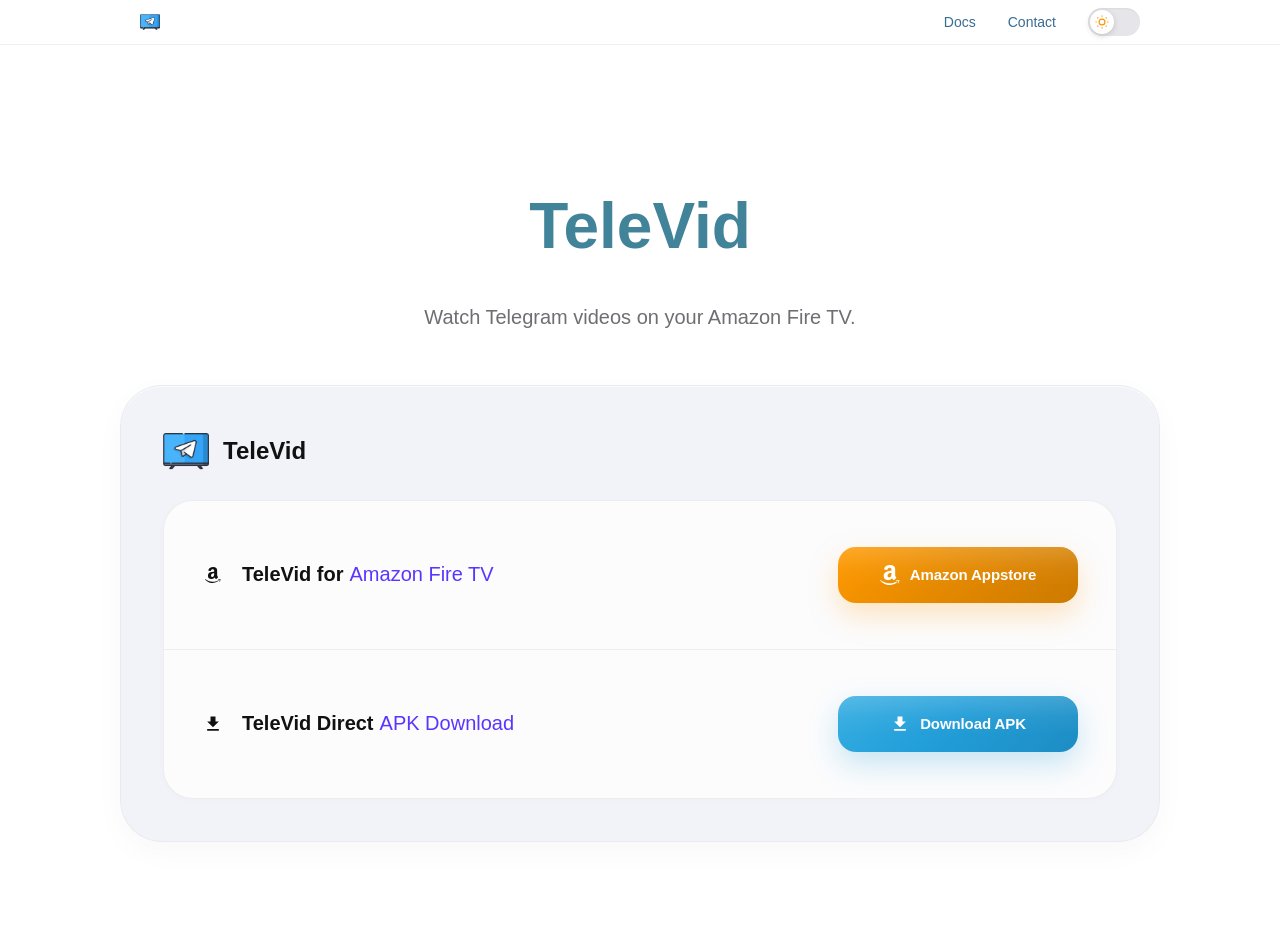
==== commit 127e952a: "Merge pull request #6 from televid-app/fix/theme-toggle-position quick fix" ====
--- a/index.html
+++ b/index.html
@@ -14,6 +14,83 @@
     <div id="main">
       <h1>TeleVid</h1>
       <p class="subtitle">Watch Telegram videos on your Amazon Fire TV.</p>
+      <div class="download-shell">
+        <div class="download-shell-header">
+          <img src="assets/images/logo.png" alt="TeleVid Logo">
+          <span>TeleVid</span>
+        </div>
+
+        <div class="download-card">
+
+          <!-- AMAZON -->
+
+          <div class="download-row">
+
+            <div class="download-left">
+
+              <div class="download-platform-icon">
+                <svg xmlns="http://www.w3.org/2000/svg" width="16" height="16" fill="currentColor" class="bi bi-amazon" viewBox="0 0 16 16">
+                  <path d="M10.813 11.968c.157.083.36.074.5-.05l.005.005a90 90 0 0 1 1.623-1.405c.173-.143.143-.372.006-.563l-.125-.17c-.345-.465-.673-.906-.673-1.791v-3.3l.001-.335c.008-1.265.014-2.421-.933-3.305C10.404.274 9.06 0 8.03 0 6.017 0 3.77.75 3.296 3.24c-.047.264.143.404.316.443l2.054.22c.19-.009.33-.196.366-.387.176-.857.896-1.271 1.703-1.271.435 0 .929.16 1.188.55.264.39.26.91.257 1.376v.432q-.3.033-.621.065c-1.113.114-2.397.246-3.36.67C3.873 5.91 2.94 7.08 2.94 8.798c0 2.2 1.387 3.298 3.168 3.298 1.506 0 2.328-.354 3.489-1.54l.167.246c.274.405.456.675 1.047 1.166ZM6.03 8.431C6.03 6.627 7.647 6.3 9.177 6.3v.57c.001.776.002 1.434-.396 2.133-.336.595-.87.961-1.465.961-.812 0-1.286-.619-1.286-1.533M.435 12.174c2.629 1.603 6.698 4.084 13.183.997.28-.116.475.078.199.431C13.538 13.96 11.312 16 7.57 16 3.832 16 .968 13.446.094 12.386c-.24-.275.036-.4.199-.299z"/>
+                  <path d="M13.828 11.943c.567-.07 1.468-.027 1.645.204.135.176-.004.966-.233 1.533-.23.563-.572.961-.762 1.115s-.333.094-.23-.137c.105-.23.684-1.663.455-1.963-.213-.278-1.177-.177-1.625-.13l-.09.009q-.142.013-.233.024c-.193.021-.245.027-.274-.032-.074-.209.779-.556 1.347-.623"/>
+                </svg>
+              </div>
+
+              <div class="download-platform-text">
+                <span class="primary-text">TeleVid for</span>
+                <span class="secondary-text">Amazon Fire TV</span>
+              </div>
+
+            </div>
+
+            <a href="#" class="download-btn amazon-btn">
+              <svg xmlns="http://www.w3.org/2000/svg" width="16" height="16" fill="currentColor" class="bi bi-amazon" viewBox="0 0 16 16">
+                <path d="M10.813 11.968c.157.083.36.074.5-.05l.005.005a90 90 0 0 1 1.623-1.405c.173-.143.143-.372.006-.563l-.125-.17c-.345-.465-.673-.906-.673-1.791v-3.3l.001-.335c.008-1.265.014-2.421-.933-3.305C10.404.274 9.06 0 8.03 0 6.017 0 3.77.75 3.296 3.24c-.047.264.143.404.316.443l2.054.22c.19-.009.33-.196.366-.387.176-.857.896-1.271 1.703-1.271.435 0 .929.16 1.188.55.264.39.26.91.257 1.376v.432q-.3.033-.621.065c-1.113.114-2.397.246-3.36.67C3.873 5.91 2.94 7.08 2.94 8.798c0 2.2 1.387 3.298 3.168 3.298 1.506 0 2.328-.354 3.489-1.54l.167.246c.274.405.456.675 1.047 1.166ZM6.03 8.431C6.03 6.627 7.647 6.3 9.177 6.3v.57c.001.776.002 1.434-.396 2.133-.336.595-.87.961-1.465.961-.812 0-1.286-.619-1.286-1.533M.435 12.174c2.629 1.603 6.698 4.084 13.183.997.28-.116.475.078.199.431C13.538 13.96 11.312 16 7.57 16 3.832 16 .968 13.446.094 12.386c-.24-.275.036-.4.199-.299z"/>
+                <path d="M13.828 11.943c.567-.07 1.468-.027 1.645.204.135.176-.004.966-.233 1.533-.23.563-.572.961-.762 1.115s-.333.094-.23-.137c.105-.23.684-1.663.455-1.963-.213-.278-1.177-.177-1.625-.13l-.09.009q-.142.013-.233.024c-.193.021-.245.027-.274-.032-.074-.209.779-.556 1.347-.623"/>
+              </svg>
+
+              Amazon Appstore
+            </a>
+
+          </div>
+
+          <!-- APK -->
+
+          <div class="download-row">
+
+            <div class="download-left">
+
+              <div class="download-platform-icon">
+                <svg viewBox="0 0 24 24"
+                    width="20"
+                    height="20"
+                    fill="currentColor">
+                  <path d="M19 9h-4V3H9v6H5l7 7 7-7zM5 18v2h14v-2H5z"/>
+                </svg>
+              </div>
+
+              <div class="download-platform-text">
+                <span class="primary-text">TeleVid Direct</span>
+                <span class="secondary-text">APK Download</span>
+              </div>
+
+            </div>
+
+            <a href="#" class="download-btn direct-btn">
+              <svg viewBox="0 0 24 24"
+                  width="20"
+                  height="20"
+                  fill="currentColor">
+                <path d="M19 9h-4V3H9v6H5l7 7 7-7zM5 18v2h14v-2H5z"/>
+              </svg>
+
+              Download APK
+            </a>
+
+          </div>
+
+        </div>
+
+      </div>
     </div>
     <script src="assets/js/script.js"></script>
     <script src="assets/js/load-nav.js"></script>
